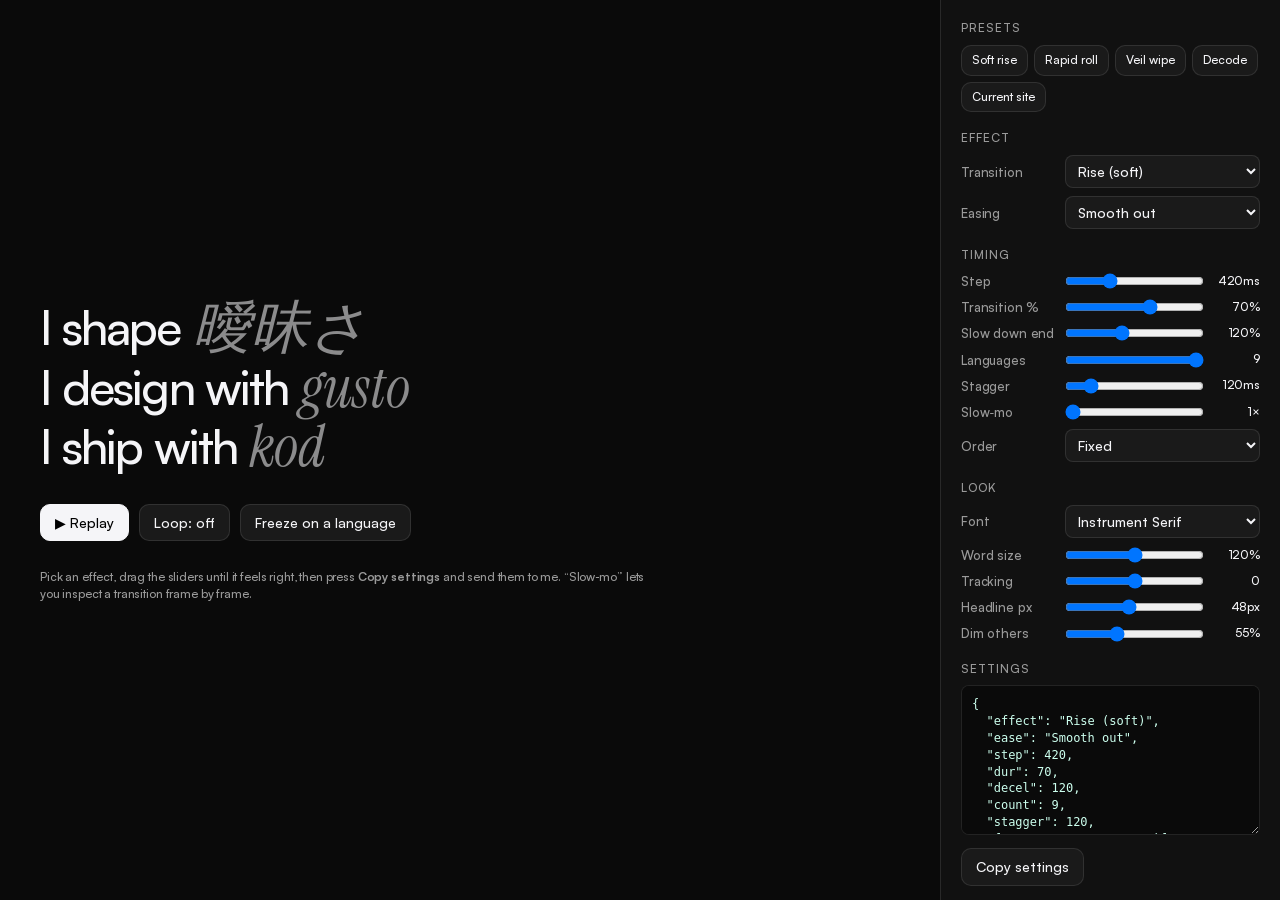
==== qq-site/lab.html @ 4bfa7720 "Add headline animation lab; tighten cover list spacing by 1/3 Co-Authored-By: Claude Sonnet 5.5 <nor" ====
<!doctype html><html lang="en"><head><title>Headline Lab</title><meta charset="utf-8"><meta name="viewport" content="width=device-width,initial-scale=1">
<link rel="preconnect" href="https://fonts.googleapis.com"><link rel="preconnect" href="https://fonts.gstatic.com" crossorigin>
<link href="https://fonts.googleapis.com/css2?family=Instrument+Serif:ital@0;1&family=Playfair+Display:ital,wght@1,400;1,500&family=Cormorant+Garamond:ital,wght@1,400;1,500&family=Fraunces:ital,opsz,wght@1,9..144,300;1,9..144,400&family=DM+Serif+Display:ital@1&display=swap" rel="stylesheet">
<style>
@font-face{font-family:"Satoshi";src:url(fonts/satoshi-500.woff2) format("woff2");font-weight:400 600}
@font-face{font-family:"Satoshi";src:url(fonts/satoshi-700.woff2) format("woff2");font-weight:700}
:root{--bg:#0a0a0a;--card:#111;--text:#f5f5f8;--muted:#9a9a9a;--line:rgba(255,255,255,.1);--acc:#69e0ff}
*{box-sizing:border-box;margin:0;padding:0}
body{background:var(--bg);color:var(--text);font:500 14px/1.4 "Satoshi",system-ui,sans-serif;letter-spacing:-.01em;min-height:100vh}
.app{display:grid;grid-template-columns:minmax(0,1fr) 340px;min-height:100vh}
.stage{padding:48px 40px;display:flex;flex-direction:column;justify-content:center;gap:28px;min-width:0}
.hl{--fs:48px;font-size:var(--fs);line-height:1.2;letter-spacing:-.04em;font-weight:500}
.hl .ln{display:block;white-space:nowrap}
.slot{position:relative;display:inline-block;vertical-align:baseline}
.slot .sizer{visibility:hidden;white-space:nowrap}
.slot .clip{position:absolute;left:-.12em;right:-.12em;top:-.2em;bottom:-.2em;overflow:hidden;pointer-events:none}
.slot .w{position:absolute;left:.12em;top:.2em;white-space:nowrap;will-change:transform,opacity,filter}
.sf{font-family:var(--wf),"Songti SC","Noto Serif CJK SC","Hiragino Mincho ProN","Apple SD Gothic Neo",serif;font-style:italic;font-weight:400;letter-spacing:var(--wls,0);font-size:var(--ws,1.2em);line-height:1}
.slot .w.dim{color:var(--dimc,var(--text))}
.bar{display:flex;gap:10px;align-items:center;flex-wrap:wrap}
button{font:inherit;color:var(--text);background:#1a1a1a;border:1px solid var(--line);border-radius:10px;padding:8px 14px;cursor:pointer}
button:hover{border-color:rgba(255,255,255,.3)}button.pri{background:var(--text);color:#000;border-color:var(--text)}
.note{color:var(--muted);font-size:12px;max-width:620px}
.panel{background:var(--card);border-left:1px solid var(--line);padding:20px;overflow:auto;max-height:100vh;position:sticky;top:0}
.panel h2{font-size:12px;letter-spacing:.08em;text-transform:uppercase;color:var(--muted);font-weight:500;margin:18px 0 8px}
.panel h2:first-child{margin-top:0}
.row{display:grid;grid-template-columns:96px 1fr 48px;gap:8px;align-items:center;margin:8px 0}
.row.s{grid-template-columns:96px 1fr}
.row label{color:var(--muted);font-size:13px}.row output{font-size:12px;color:var(--text);text-align:right}
select,input[type=range]{width:100%}select{background:#1a1a1a;color:var(--text);border:1px solid var(--line);border-radius:8px;padding:6px 8px;font:inherit}
.pre{display:flex;gap:6px;flex-wrap:wrap}.pre button{padding:6px 10px;font-size:12px}
textarea{width:100%;height:150px;background:#0a0a0a;color:#cfe;border:1px solid var(--line);border-radius:8px;padding:10px;font:12px/1.4 ui-monospace,Menlo,monospace;resize:vertical}
@media(max-width:900px){.app{grid-template-columns:1fr}.panel{position:static;max-height:none;border-left:0;border-top:1px solid var(--line)}.stage{padding:32px 20px}}
</style></head><body>
<div class="app">
<main class="stage">
  <div class="hl" id="hl">
    <span class="ln">I shape <span class="slot" data-k="0"></span></span>
    <span class="ln">I design with <span class="slot" data-k="1"></span></span>
    <span class="ln">I ship with <span class="slot" data-k="2"></span></span>
  </div>
  <div class="bar"><button class="pri" id="play">▶ Replay</button><button id="loop">Loop: off</button><button id="freeze">Freeze on a language</button></div>
  <p class="note">Pick an effect, drag the sliders until it feels right, then press <b>Copy settings</b> and send them to me. “Slow‑mo” lets you inspect a transition frame by frame.</p>
</main>
<aside class="panel">
  <h2>Presets</h2>
  <div class="pre" id="presets"></div>
  <h2>Effect</h2>
  <div class="row s"><label>Transition</label><select id="effect"></select></div>
  <div class="row"><label>Easing</label><select id="ease" style="grid-column:2/4"></select></div>
  <h2>Timing</h2>
  <div class="row"><label>Step</label><input id="step" type="range" min="80" max="1200" step="10"><output></output></div>
  <div class="row"><label>Transition %</label><input id="dur" type="range" min="20" max="100" step="5"><output></output></div>
  <div class="row"><label>Slow down end</label><input id="decel" type="range" min="0" max="300" step="10"><output></output></div>
  <div class="row"><label>Languages</label><input id="count" type="range" min="2" max="9" step="1"><output></output></div>
  <div class="row"><label>Stagger</label><input id="stagger" type="range" min="0" max="800" step="20"><output></output></div>
  <div class="row"><label>Slow‑mo</label><input id="slow" type="range" min="1" max="8" step="0.5"><output></output></div>
  <div class="row s"><label>Order</label><select id="order"><option value="fixed">Fixed</option><option value="random">Random</option></select></div>
  <h2>Look</h2>
  <div class="row s"><label>Font</label><select id="font"></select></div>
  <div class="row"><label>Word size</label><input id="size" type="range" min="90" max="150" step="2"><output></output></div>
  <div class="row"><label>Tracking</label><input id="ls" type="range" min="-8" max="8" step="1"><output></output></div>
  <div class="row"><label>Headline px</label><input id="fs" type="range" min="28" max="72" step="2"><output></output></div>
  <div class="row"><label>Dim others</label><input id="dimo" type="range" min="30" max="100" step="5"><output></output></div>
  <h2>Settings</h2>
  <textarea id="out" readonly></textarea>
  <div class="bar" style="margin-top:8px"><button id="copy">Copy settings</button></div>
</aside>
</div>
<script>
(function(){
var DATA=[
 {en:"ambiguity",l:"模糊性|曖昧さ|ambiguïté|모호함|ambigüedad|ambiguità|ambiguidade|belirsizlik|अस्पष्टता".split("|")},
 {en:"taste",l:"品味|センス|goût|취향|gusto|Geschmack|gosto|zevk|रुचि".split("|")},
 {en:"code",l:"代码|コード|코드|код|código|codice|kod|कोड|โค้ด".split("|")}];
var EASES={"Smooth out":"cubic-bezier(.22,1,.36,1)","Ease in-out":"cubic-bezier(.65,0,.35,1)","Snappy":"cubic-bezier(.2,.9,.2,1)","Overshoot":"cubic-bezier(.34,1.56,.64,1)","Linear":"linear"};
var FONTS={"Instrument Serif":'"Instrument Serif",Georgia,serif',"Playfair Display":'"Playfair Display",Georgia,serif',"Cormorant Garamond":'"Cormorant Garamond",Georgia,serif',"Fraunces":'"Fraunces",Georgia,serif',"DM Serif Display":'"DM Serif Display",Georgia,serif',"System serif":'Georgia,"Times New Roman",serif'};
var FX={
 "Fade":{i:[{opacity:0},{opacity:1}],o:[{opacity:1},{opacity:0}]},
 "Slide up":{i:[{transform:"translateY(100%)",opacity:0},{transform:"none",opacity:1}],o:[{transform:"none",opacity:1},{transform:"translateY(-100%)",opacity:0}]},
 "Slide down":{i:[{transform:"translateY(-100%)",opacity:0},{transform:"none",opacity:1}],o:[{transform:"none",opacity:1},{transform:"translateY(100%)",opacity:0}]},
 "Rise (soft)":{i:[{transform:"translateY(.4em)",opacity:0,filter:"blur(6px)"},{transform:"none",opacity:1,filter:"blur(0)"}],o:[{transform:"none",opacity:1,filter:"blur(0)"},{transform:"translateY(-.4em)",opacity:0,filter:"blur(6px)"}]},
 "Blur morph":{i:[{opacity:0,filter:"blur(14px)"},{opacity:1,filter:"blur(0)"}],o:[{opacity:1,filter:"blur(0)"},{opacity:0,filter:"blur(14px)"}]},
 "Scale":{i:[{transform:"scale(.6)",opacity:0},{transform:"none",opacity:1}],o:[{transform:"none",opacity:1},{transform:"scale(1.3)",opacity:0}]},
 "Veil wipe":{i:[{clipPath:"inset(0 100% 0 0)"},{clipPath:"inset(0 0 0 0)"}],o:[{clipPath:"inset(0 0 0 0)"},{clipPath:"inset(0 0 0 100%)"}]},
 "Track":{i:[{letterSpacing:".4em",opacity:0},{letterSpacing:"0em",opacity:1}],o:[{letterSpacing:"0em",opacity:1},{letterSpacing:"-.08em",opacity:0}]},
 "Flip":{i:[{transform:"perspective(500px) rotateX(-90deg)",opacity:0},{transform:"perspective(500px) rotateX(0)",opacity:1}],o:[{transform:"perspective(500px) rotateX(0)",opacity:1},{transform:"perspective(500px) rotateX(90deg)",opacity:0}]},
 "Glitch":{i:[{opacity:0,transform:"translateX(-.1em)",clipPath:"inset(10% 0 60% 0)"},{opacity:1,transform:"translateX(.08em)",clipPath:"inset(55% 0 5% 0)",offset:.35},{opacity:1,transform:"translateX(-.04em)",clipPath:"inset(0 0 0 0)",offset:.7},{opacity:1,transform:"none",clipPath:"inset(0 0 0 0)"}],o:[{opacity:1},{opacity:0}]},
 "Scramble":{scramble:true}
};
var PRESETS={
 "Soft rise":{effect:"Rise (soft)",ease:"Smooth out",step:420,dur:70,decel:120,count:9,stagger:120,font:"Instrument Serif",size:120,ls:0,fs:48,dimo:55},
 "Rapid roll":{effect:"Slide up",ease:"Snappy",step:150,dur:80,decel:200,count:9,stagger:80,font:"Instrument Serif",size:120,ls:0,fs:48,dimo:100},
 "Veil wipe":{effect:"Veil wipe",ease:"Ease in-out",step:520,dur:65,decel:60,count:7,stagger:160,font:"Playfair Display",size:112,ls:0,fs:48,dimo:70},
 "Decode":{effect:"Scramble",ease:"Linear",step:480,dur:75,decel:100,count:6,stagger:100,font:"Fraunces",size:112,ls:0,fs:48,dimo:100},
 "Current site":{effect:"Fade",ease:"Linear",step:500,dur:32,decel:0,count:9,stagger:0,font:"Instrument Serif",size:120,ls:0,fs:48,dimo:100}
};
var $=function(id){return document.getElementById(id)};
var S=JSON.parse(JSON.stringify(PRESETS["Soft rise"])),slow=1,order="fixed",looping=false,timers=[],anims=[],raf=[];
S.slow=1;S.order="fixed";
var hl=$("hl"),slots=[].slice.call(document.querySelectorAll(".slot"));
function fill(sel,obj){Object.keys(obj).forEach(function(k){var o=document.createElement("option");o.value=k;o.textContent=k;sel.appendChild(o)})}
fill($("effect"),FX);fill($("ease"),EASES);fill($("font"),FONTS);
Object.keys(PRESETS).forEach(function(n){var b=document.createElement("button");b.textContent=n;b.onclick=function(){Object.assign(S,PRESETS[n]);sync();layout();play()};$("presets").appendChild(b)});
var ctl=["step","dur","decel","count","stagger","slow","size","ls","fs","dimo"];
var fmt={step:"ms",dur:"%",decel:"%",count:"",stagger:"ms",slow:"×",size:"%",ls:"",fs:"px",dimo:"%"};
function sync(){
  ["effect","ease","font","order"].forEach(function(k){$(k).value=S[k]});
  ctl.forEach(function(k){var e=$(k);e.value=S[k];e.parentNode.querySelector("output").textContent=S[k]+fmt[k]});
  hl.style.setProperty("--fs",S.fs+"px");hl.style.setProperty("--ws",(S.size/100*1)+"em");
  hl.style.setProperty("--wf",FONTS[S.font]);hl.style.setProperty("--wls",(S.ls/100)+"em");
  hl.style.setProperty("--dimc","rgba(245,245,248,"+(S.dimo/100)+")");
  var o={};Object.keys(S).forEach(function(k){o[k]=S[k]});$("out").value=JSON.stringify(o,null,2);
}
[].concat(ctl).forEach(function(k){$(k).addEventListener("input",function(){S[k]=parseFloat(this.value);sync();if(k==="size"||k==="fs"||k==="ls")layout()})});
["effect","ease","font","order"].forEach(function(k){$(k).addEventListener("change",function(){S[k]=this.value;sync();layout();play()})});
/* slot geometry: sizer holds the widest word so nothing around the slot ever moves */
function layout(){
  slots.forEach(function(sl,i){
    sl.innerHTML="";
    var sz=document.createElement("span");sz.className="sizer sf";
    var cl=document.createElement("span");cl.className="clip";
    sl.appendChild(sz);sl.appendChild(cl);
    var words=[DATA[i].en].concat(DATA[i].l),best=DATA[i].en,w=0;
    words.forEach(function(t){sz.textContent=t;var x=sz.getBoundingClientRect().width;if(x>w){w=x;best=t}});
    sz.textContent=best;sl._clip=cl;
    var d=document.createElement("span");d.className="w sf";d.textContent=DATA[i].en;cl.appendChild(d);sl._cur=d;
  });
}
function clear(){timers.forEach(clearTimeout);timers=[];raf.forEach(cancelAnimationFrame);raf=[];anims.forEach(function(a){try{a.cancel()}catch(e){}});anims=[]}
function pick(i){
  var l=DATA[i].l.slice(),n=S.count;
  if(S.order==="random"){for(var j=l.length-1;j>0;j--){var k=Math.floor(Math.random()*(j+1));var t=l[j];l[j]=l[k];l[k]=t}}
  else{var off=i*3;l=l.slice(off%l.length).concat(l.slice(0,off%l.length))}
  return l.slice(0,n);
}
var GL="abcdefghijklmnopqrstuvwxyz模糊曖昧味品코드код";
function scramble(el,text,ms,fin){
  var t0=performance.now();
  (function f(now){var p=Math.min(1,(now-t0)/ms),out="";
    for(var i=0;i<text.length;i++)out+=(i<text.length*p)?text[i]:GL[Math.floor(Math.random()*GL.length)];
    el.textContent=out;if(p<1)raf.push(requestAnimationFrame(f));else el.textContent=text})(t0);
}
function swap(sl,text,final,gap){
  var fx=FX[S.effect],dur=Math.max(60,gap*S.dur/100)*S.slow,ease=EASES[S.ease];
  var old=sl._cur,w=document.createElement("span");w.className="w sf"+(final?"":" dim");w.textContent=text;
  sl._clip.appendChild(w);sl._cur=w;
  if(fx.scramble){
    w.textContent="";scramble(w,text,dur,final);
    if(old){var a=old.animate([{opacity:1},{opacity:0}],{duration:dur*.35,fill:"forwards"});anims.push(a);a.onfinish=function(){old.remove()}}
  }else{
    var a1=w.animate(fx.i,{duration:dur,easing:ease,fill:"both"});anims.push(a1);
    if(old){var a2=old.animate(fx.o,{duration:dur,easing:ease,fill:"forwards"});anims.push(a2);a2.onfinish=function(){old.remove()}}
  }
}
function play(){
  clear();layout();
  slots.forEach(function(sl,i){
    var seq=pick(i),t=420*S.slow+i*S.stagger*S.slow,n=seq.length;
    seq.forEach(function(wd,k){
      var gap=S.step*(1+S.decel/100*3*Math.pow(k/Math.max(1,n),2))*S.slow;
      timers.push(setTimeout(function(){swap(sl,wd,false,gap)},t));t+=gap;
    });
    timers.push(setTimeout(function(){swap(sl,DATA[i].en,true,S.step*1.4*S.slow)},t));
  });
  var total=420*S.slow+(slots.length-1)*S.stagger*S.slow+S.step*(S.count+S.decel/100*S.count)*S.slow+S.step*3*S.slow;
  if(looping)timers.push(setTimeout(play,total+1200));
}
$("play").onclick=play;
$("loop").onclick=function(){looping=!looping;this.textContent="Loop: "+(looping?"on":"off");if(looping)play()};
$("freeze").onclick=function(){clear();layout();var i=0;var langs=[1,2,3];slots.forEach(function(sl,i){sl._cur.textContent=DATA[i].l[0];sl._cur.classList.add("dim")})};
$("copy").onclick=function(){var t=$("out").value;(navigator.clipboard?navigator.clipboard.writeText(t):Promise.reject()).then(function(){$("copy").textContent="Copied ✓"},function(){$("out").select();document.execCommand("copy");$("copy").textContent="Copied ✓"});setTimeout(function(){$("copy").textContent="Copy settings"},1500)};
sync();
(document.fonts&&document.fonts.ready?document.fonts.ready:Promise.resolve()).then(function(){layout();play()});
window.__lab={S:S,play:play,sync:sync,layout:layout,FX:FX};
})();
</script></body></html>
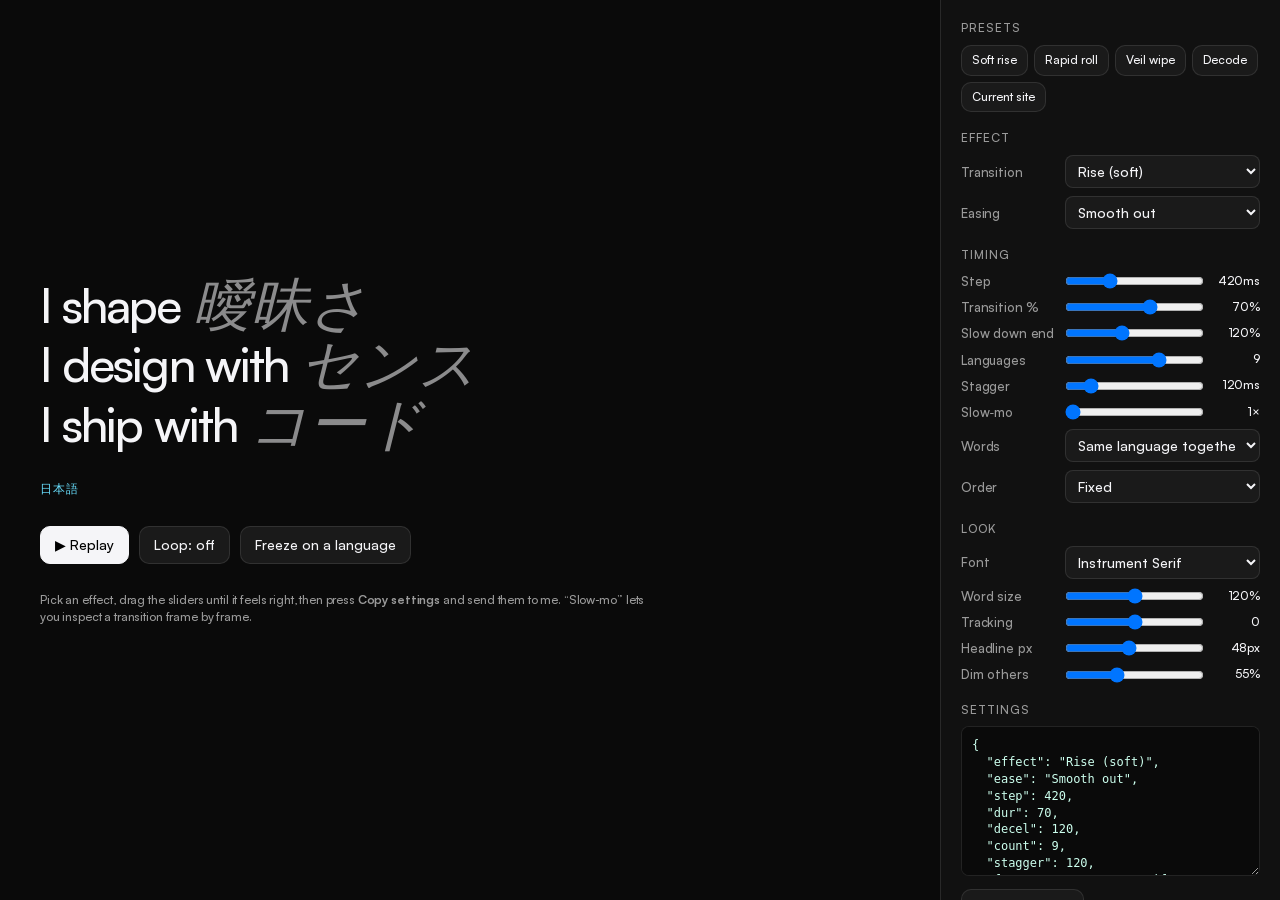
==== commit d497f5d8: "Lab: option to show all three words in the same language together Co-Authored-By: Claude Sonnet 5.5 " ====
--- a/qq-site/lab.html
+++ b/qq-site/lab.html
@@ -20,6 +20,7 @@
 .bar{display:flex;gap:10px;align-items:center;flex-wrap:wrap}
 button{font:inherit;color:var(--text);background:#1a1a1a;border:1px solid var(--line);border-radius:10px;padding:8px 14px;cursor:pointer}
 button:hover{border-color:rgba(255,255,255,.3)}button.pri{background:var(--text);color:#000;border-color:var(--text)}
+.langtag{font-size:12px;letter-spacing:.08em;text-transform:uppercase;color:var(--acc);min-height:1.4em}
 .note{color:var(--muted);font-size:12px;max-width:620px}
 .panel{background:var(--card);border-left:1px solid var(--line);padding:20px;overflow:auto;max-height:100vh;position:sticky;top:0}
 .panel h2{font-size:12px;letter-spacing:.08em;text-transform:uppercase;color:var(--muted);font-weight:500;margin:18px 0 8px}
@@ -39,6 +40,7 @@
     <span class="ln">I design with <span class="slot" data-k="1"></span></span>
     <span class="ln">I ship with <span class="slot" data-k="2"></span></span>
   </div>
+  <div class="langtag" id="langtag">&nbsp;</div>
   <div class="bar"><button class="pri" id="play">▶ Replay</button><button id="loop">Loop: off</button><button id="freeze">Freeze on a language</button></div>
   <p class="note">Pick an effect, drag the sliders until it feels right, then press <b>Copy settings</b> and send them to me. “Slow‑mo” lets you inspect a transition frame by frame.</p>
 </main>
@@ -52,9 +54,10 @@
   <div class="row"><label>Step</label><input id="step" type="range" min="80" max="1200" step="10"><output></output></div>
   <div class="row"><label>Transition %</label><input id="dur" type="range" min="20" max="100" step="5"><output></output></div>
   <div class="row"><label>Slow down end</label><input id="decel" type="range" min="0" max="300" step="10"><output></output></div>
-  <div class="row"><label>Languages</label><input id="count" type="range" min="2" max="9" step="1"><output></output></div>
+  <div class="row"><label>Languages</label><input id="count" type="range" min="2" max="12" step="1"><output></output></div>
   <div class="row"><label>Stagger</label><input id="stagger" type="range" min="0" max="800" step="20"><output></output></div>
   <div class="row"><label>Slow‑mo</label><input id="slow" type="range" min="1" max="8" step="0.5"><output></output></div>
+  <div class="row s"><label>Words</label><select id="sync"><option value="together">Same language together</option><option value="independent">Each word on its own</option></select></div>
   <div class="row s"><label>Order</label><select id="order"><option value="fixed">Fixed</option><option value="random">Random</option></select></div>
   <h2>Look</h2>
   <div class="row s"><label>Font</label><select id="font"></select></div>
@@ -69,10 +72,12 @@
 </div>
 <script>
 (function(){
+/* index k is the same language in all three lists, so the three words can switch language together */
+var LANGS=["中文","日本語","Français","한국어","Español","Italiano","Português","Türkçe","हिन्दी","Deutsch","Русский","ไทย"];
 var DATA=[
- {en:"ambiguity",l:"模糊性|曖昧さ|ambiguïté|모호함|ambigüedad|ambiguità|ambiguidade|belirsizlik|अस्पष्टता".split("|")},
- {en:"taste",l:"品味|センス|goût|취향|gusto|Geschmack|gosto|zevk|रुचि".split("|")},
- {en:"code",l:"代码|コード|코드|код|código|codice|kod|कोड|โค้ด".split("|")}];
+ {en:"ambiguity",l:"模糊性|曖昧さ|ambiguïté|모호함|ambigüedad|ambiguità|ambiguidade|belirsizlik|अस्पष्टता|Mehrdeutigkeit|неоднозначность|ความคลุมเครือ".split("|")},
+ {en:"taste",l:"品味|センス|goût|취향|gusto|gusto|gosto|zevk|रुचि|Geschmack|вкус|รสนิยม".split("|")},
+ {en:"code",l:"代码|コード|code|코드|código|codice|código|kod|कोड|Code|код|โค้ด".split("|")}];
 var EASES={"Smooth out":"cubic-bezier(.22,1,.36,1)","Ease in-out":"cubic-bezier(.65,0,.35,1)","Snappy":"cubic-bezier(.2,.9,.2,1)","Overshoot":"cubic-bezier(.34,1.56,.64,1)","Linear":"linear"};
 var FONTS={"Instrument Serif":'"Instrument Serif",Georgia,serif',"Playfair Display":'"Playfair Display",Georgia,serif',"Cormorant Garamond":'"Cormorant Garamond",Georgia,serif',"Fraunces":'"Fraunces",Georgia,serif',"DM Serif Display":'"DM Serif Display",Georgia,serif',"System serif":'Georgia,"Times New Roman",serif'};
 var FX={
@@ -97,7 +102,7 @@
 };
 var $=function(id){return document.getElementById(id)};
 var S=JSON.parse(JSON.stringify(PRESETS["Soft rise"])),slow=1,order="fixed",looping=false,timers=[],anims=[],raf=[];
-S.slow=1;S.order="fixed";
+S.slow=1;S.order="fixed";S.sync="together";
 var hl=$("hl"),slots=[].slice.call(document.querySelectorAll(".slot"));
 function fill(sel,obj){Object.keys(obj).forEach(function(k){var o=document.createElement("option");o.value=k;o.textContent=k;sel.appendChild(o)})}
 fill($("effect"),FX);fill($("ease"),EASES);fill($("font"),FONTS);
@@ -105,7 +110,7 @@
 var ctl=["step","dur","decel","count","stagger","slow","size","ls","fs","dimo"];
 var fmt={step:"ms",dur:"%",decel:"%",count:"",stagger:"ms",slow:"×",size:"%",ls:"",fs:"px",dimo:"%"};
 function sync(){
-  ["effect","ease","font","order"].forEach(function(k){$(k).value=S[k]});
+  ["effect","ease","font","order","sync"].forEach(function(k){$(k).value=S[k]});
   ctl.forEach(function(k){var e=$(k);e.value=S[k];e.parentNode.querySelector("output").textContent=S[k]+fmt[k]});
   hl.style.setProperty("--fs",S.fs+"px");hl.style.setProperty("--ws",(S.size/100*1)+"em");
   hl.style.setProperty("--wf",FONTS[S.font]);hl.style.setProperty("--wls",(S.ls/100)+"em");
@@ -113,7 +118,7 @@
   var o={};Object.keys(S).forEach(function(k){o[k]=S[k]});$("out").value=JSON.stringify(o,null,2);
 }
 [].concat(ctl).forEach(function(k){$(k).addEventListener("input",function(){S[k]=parseFloat(this.value);sync();if(k==="size"||k==="fs"||k==="ls")layout()})});
-["effect","ease","font","order"].forEach(function(k){$(k).addEventListener("change",function(){S[k]=this.value;sync();layout();play()})});
+["effect","ease","font","order","sync"].forEach(function(k){$(k).addEventListener("change",function(){S[k]=this.value;sync();layout();play()})});
 /* slot geometry: sizer holds the widest word so nothing around the slot ever moves */
 function layout(){
   slots.forEach(function(sl,i){
@@ -128,7 +133,14 @@
   });
 }
 function clear(){timers.forEach(clearTimeout);timers=[];raf.forEach(cancelAnimationFrame);raf=[];anims.forEach(function(a){try{a.cancel()}catch(e){}});anims=[]}
+var shared=[];
+function langOrder(n){
+  var idx=[];for(var k=0;k<DATA[0].l.length;k++)idx.push(k);
+  if(S.order==="random"){for(var j=idx.length-1;j>0;j--){var r=Math.floor(Math.random()*(j+1));var t=idx[j];idx[j]=idx[r];idx[r]=t}}
+  return idx.slice(0,n);
+}
 function pick(i){
+  if(S.sync==="together")return shared.map(function(k){return DATA[i].l[k]});
   var l=DATA[i].l.slice(),n=S.count;
   if(S.order==="random"){for(var j=l.length-1;j>0;j--){var k=Math.floor(Math.random()*(j+1));var t=l[j];l[j]=l[k];l[k]=t}}
   else{var off=i*3;l=l.slice(off%l.length).concat(l.slice(0,off%l.length))}
@@ -155,15 +167,17 @@
 }
 function play(){
   clear();layout();
+  var together=S.sync==="together",stg=together?0:S.stagger,tag=$("langtag");
+  shared=together?langOrder(S.count):[];tag.innerHTML="&nbsp;";
   slots.forEach(function(sl,i){
-    var seq=pick(i),t=420*S.slow+i*S.stagger*S.slow,n=seq.length;
+    var seq=pick(i),t=420*S.slow+i*stg*S.slow,n=seq.length;
     seq.forEach(function(wd,k){
       var gap=S.step*(1+S.decel/100*3*Math.pow(k/Math.max(1,n),2))*S.slow;
-      timers.push(setTimeout(function(){swap(sl,wd,false,gap)},t));t+=gap;
+      timers.push(setTimeout(function(){swap(sl,wd,false,gap);if(together&&i===0)tag.textContent=LANGS[shared[k]]},t));t+=gap;
     });
-    timers.push(setTimeout(function(){swap(sl,DATA[i].en,true,S.step*1.4*S.slow)},t));
+    timers.push(setTimeout(function(){swap(sl,DATA[i].en,true,S.step*1.4*S.slow);if(together&&i===0)tag.textContent="English"},t));
   });
-  var total=420*S.slow+(slots.length-1)*S.stagger*S.slow+S.step*(S.count+S.decel/100*S.count)*S.slow+S.step*3*S.slow;
+  var total=420*S.slow+(slots.length-1)*stg*S.slow+S.step*(S.count+S.decel/100*S.count)*S.slow+S.step*3*S.slow;
   if(looping)timers.push(setTimeout(play,total+1200));
 }
 $("play").onclick=play;
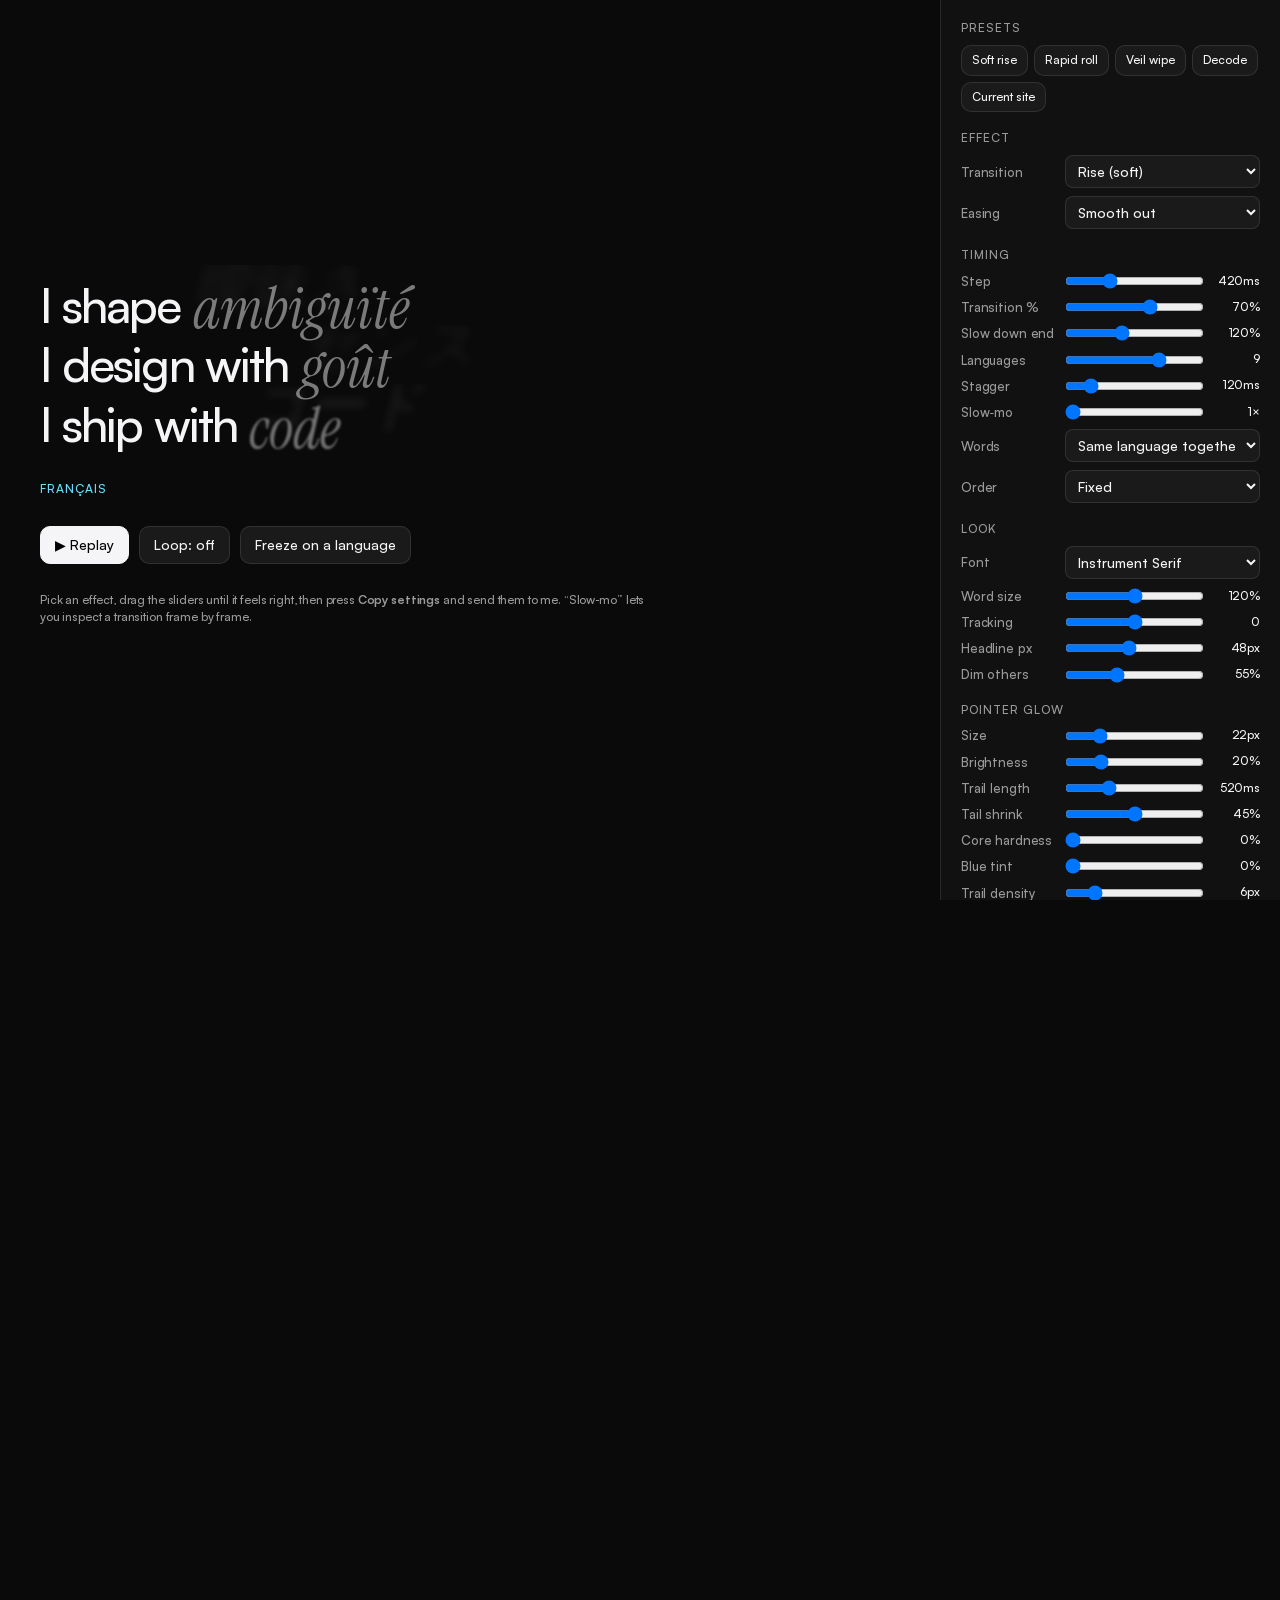
==== commit 69ce8a90: "Cover right: 0/1 particle cube and tree loop; headline hover ink + foil letters; tunable pointer glo" ====
--- a/qq-site/lab.html
+++ b/qq-site/lab.html
@@ -65,10 +65,22 @@
   <div class="row"><label>Tracking</label><input id="ls" type="range" min="-8" max="8" step="1"><output></output></div>
   <div class="row"><label>Headline px</label><input id="fs" type="range" min="28" max="72" step="2"><output></output></div>
   <div class="row"><label>Dim others</label><input id="dimo" type="range" min="30" max="100" step="5"><output></output></div>
+  <h2>Pointer glow</h2>
+  <div class="row"><label>Size</label><input id="g_size" type="range" min="6" max="80" step="1"><output></output></div>
+  <div class="row"><label>Brightness</label><input id="g_intensity" type="range" min="2" max="80" step="1"><output></output></div>
+  <div class="row"><label>Trail length</label><input id="g_life" type="range" min="80" max="1600" step="20"><output></output></div>
+  <div class="row"><label>Tail shrink</label><input id="g_taper" type="range" min="0" max="90" step="5"><output></output></div>
+  <div class="row"><label>Core hardness</label><input id="g_hard" type="range" min="0" max="80" step="5"><output></output></div>
+  <div class="row"><label>Blue tint</label><input id="g_tint" type="range" min="0" max="100" step="5"><output></output></div>
+  <div class="row"><label>Trail density</label><input id="g_spacing" type="range" min="2" max="24" step="1"><output></output></div>
+  <p class="note" style="margin-top:6px">Move the mouse anywhere on this page to feel it.</p>
   <h2>Settings</h2>
   <textarea id="out" readonly></textarea>
   <div class="bar" style="margin-top:8px"><button id="copy">Copy settings</button></div>
 </aside>
+<script>
+window.GLOW={size:22,intensity:20,life:520,taper:45,hard:0,tint:0,spacing:6};
+</script>
 </div>
 <script>
 (function(){
@@ -115,7 +127,7 @@
   hl.style.setProperty("--fs",S.fs+"px");hl.style.setProperty("--ws",(S.size/100*1)+"em");
   hl.style.setProperty("--wf",FONTS[S.font]);hl.style.setProperty("--wls",(S.ls/100)+"em");
   hl.style.setProperty("--dimc","rgba(245,245,248,"+(S.dimo/100)+")");
-  var o={};Object.keys(S).forEach(function(k){o[k]=S[k]});$("out").value=JSON.stringify(o,null,2);
+  var o={};Object.keys(S).forEach(function(k){o[k]=S[k]});o.glow=window.GLOW;$("out").value=JSON.stringify(o,null,2);
 }
 [].concat(ctl).forEach(function(k){$(k).addEventListener("input",function(){S[k]=parseFloat(this.value);sync();if(k==="size"||k==="fs"||k==="ls")layout()})});
 ["effect","ease","font","order","sync"].forEach(function(k){$(k).addEventListener("change",function(){S[k]=this.value;sync();layout();play()})});
@@ -188,4 +200,49 @@
 (document.fonts&&document.fonts.ready?document.fonts.ready:Promise.resolve()).then(function(){layout();play()});
 window.__lab={S:S,play:play,sync:sync,layout:layout,FX:FX};
 })();
-</script></body></html>
+</script><script>
+/* glow engine: identical to the home page, driven by the sliders in the panel */
+(function(){
+  if(!matchMedia('(hover:hover) and (pointer:fine)').matches||matchMedia('(prefers-reduced-motion:reduce)').matches)return;
+  var c=document.createElement('canvas');c.className='glow';c.setAttribute('aria-hidden','true');document.body.appendChild(c);
+  var x=c.getContext('2d'),W=0,H=0,dpr=1,pts=[],raf=0,lx=null,ly=null;
+  function fit(){dpr=Math.min(2,window.devicePixelRatio||1);W=innerWidth;H=innerHeight;c.width=W*dpr;c.height=H*dpr}
+  function add(px,py,now){pts.push({x:px,y:py,t:now});if(pts.length>400)pts.shift()}
+  function move(e){
+    var G=window.GLOW,now=performance.now();
+    if(lx!==null){
+      var dx=e.clientX-lx,dy=e.clientY-ly,d=Math.hypot(dx,dy),n=Math.floor(d/Math.max(2,G.spacing));
+      for(var i=1;i<=n;i++)add(lx+dx*i/(n+1),ly+dy*i/(n+1),now);       /* fill the gap on fast moves so the trail stays smooth */
+    }
+    add(e.clientX,e.clientY,now);lx=e.clientX;ly=e.clientY;
+    if(!raf)raf=requestAnimationFrame(draw);
+  }
+  function draw(now){
+    var G=window.GLOW;raf=0;x.setTransform(dpr,0,0,dpr,0,0);x.clearRect(0,0,W,H);
+    while(pts.length&&now-pts[0].t>G.life)pts.shift();
+    var tr=Math.round(255-(255-105)*G.tint/100),tg=Math.round(255-(255-224)*G.tint/100),tb=255,hard=G.hard/100,tp=G.taper/100;
+    for(var i=0;i<pts.length;i++){
+      var p=pts[i],k=1-(now-p.t)/G.life,r=G.size*((1-tp)+tp*k),g=x.createRadialGradient(p.x,p.y,0,p.x,p.y,r),al=(G.intensity/100)*k*k;
+      g.addColorStop(0,'rgba('+tr+','+tg+','+tb+','+al.toFixed(3)+')');
+      if(hard>0)g.addColorStop(hard,'rgba('+tr+','+tg+','+tb+','+(al*.8).toFixed(3)+')');
+      g.addColorStop(1,'rgba('+tr+','+tg+','+tb+',0)');
+      x.fillStyle=g;x.fillRect(p.x-r,p.y-r,r*2,r*2);
+    }
+    if(pts.length)raf=requestAnimationFrame(draw);
+  }
+  addEventListener('pointermove',move,{passive:true});
+  addEventListener('pointerleave',function(){lx=ly=null});
+  document.addEventListener('mouseleave',function(){lx=ly=null});
+  addEventListener('resize',fit);fit();
+})();
+(function(){
+  var fmt={size:"px",intensity:"%",life:"ms",taper:"%",hard:"%",tint:"%",spacing:"px"};
+  Object.keys(fmt).forEach(function(k){
+    var el=document.getElementById("g_"+k);if(!el)return;
+    function show(){el.value=window.GLOW[k];el.parentNode.querySelector("output").textContent=window.GLOW[k]+fmt[k]}
+    el.addEventListener("input",function(){window.GLOW[k]=parseFloat(el.value);show();if(window.__lab)window.__lab.sync()});show();
+  });
+  if(window.__lab)window.__lab.sync();
+})();
+</script>
+</body></html>
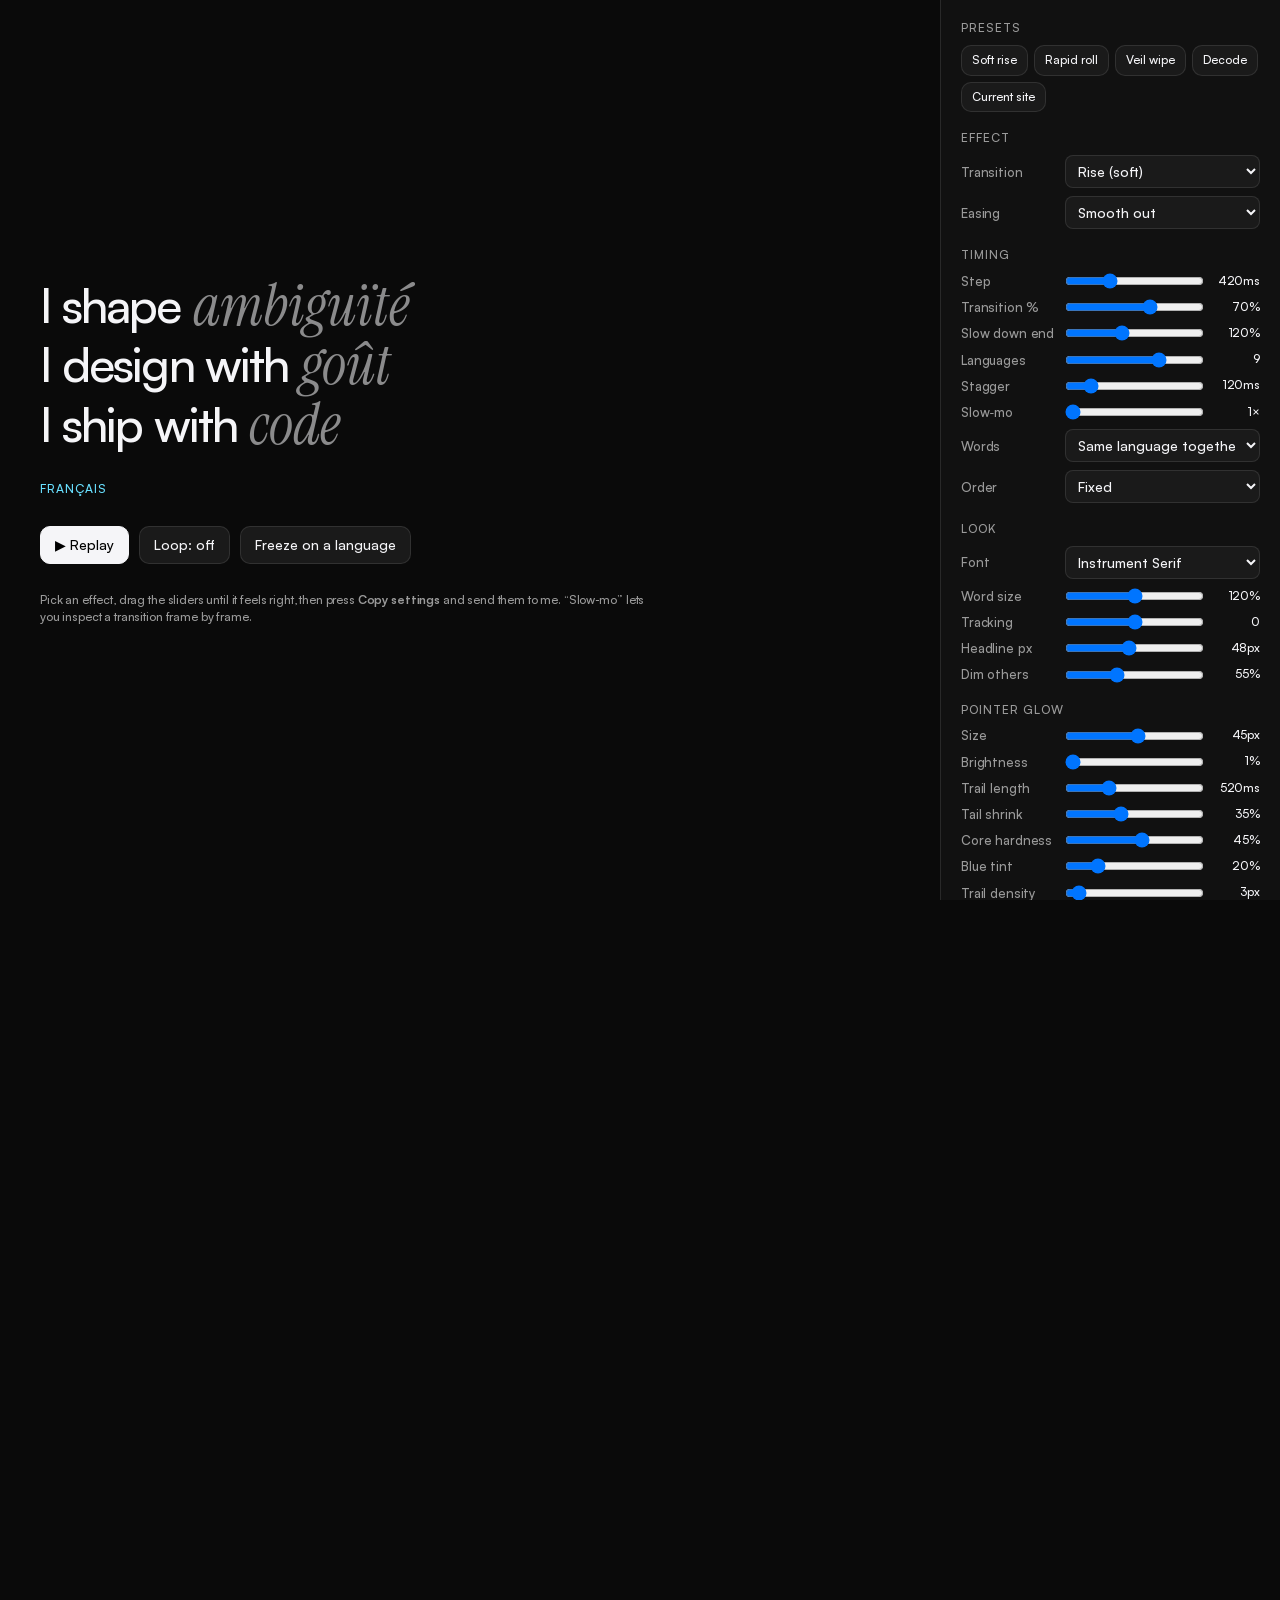
==== commit b101ee23: "Apply tuned defaults for glow, hover ink and cube/tree; allow glow brightness down to 1% Co-Authored" ====
--- a/qq-site/lab.html
+++ b/qq-site/lab.html
@@ -67,7 +67,7 @@
   <div class="row"><label>Dim others</label><input id="dimo" type="range" min="30" max="100" step="5"><output></output></div>
   <h2>Pointer glow</h2>
   <div class="row"><label>Size</label><input id="g_size" type="range" min="6" max="80" step="1"><output></output></div>
-  <div class="row"><label>Brightness</label><input id="g_intensity" type="range" min="2" max="80" step="1"><output></output></div>
+  <div class="row"><label>Brightness</label><input id="g_intensity" type="range" min="1" max="80" step="1"><output></output></div>
   <div class="row"><label>Trail length</label><input id="g_life" type="range" min="80" max="1600" step="20"><output></output></div>
   <div class="row"><label>Tail shrink</label><input id="g_taper" type="range" min="0" max="90" step="5"><output></output></div>
   <div class="row"><label>Core hardness</label><input id="g_hard" type="range" min="0" max="80" step="5"><output></output></div>
@@ -79,7 +79,7 @@
   <div class="bar" style="margin-top:8px"><button id="copy">Copy settings</button></div>
 </aside>
 <script>
-window.GLOW={size:22,intensity:20,life:520,taper:45,hard:0,tint:0,spacing:6};
+window.GLOW={size:45,intensity:1,life:520,taper:35,hard:45,tint:20,spacing:3};
 </script>
 </div>
 <script>
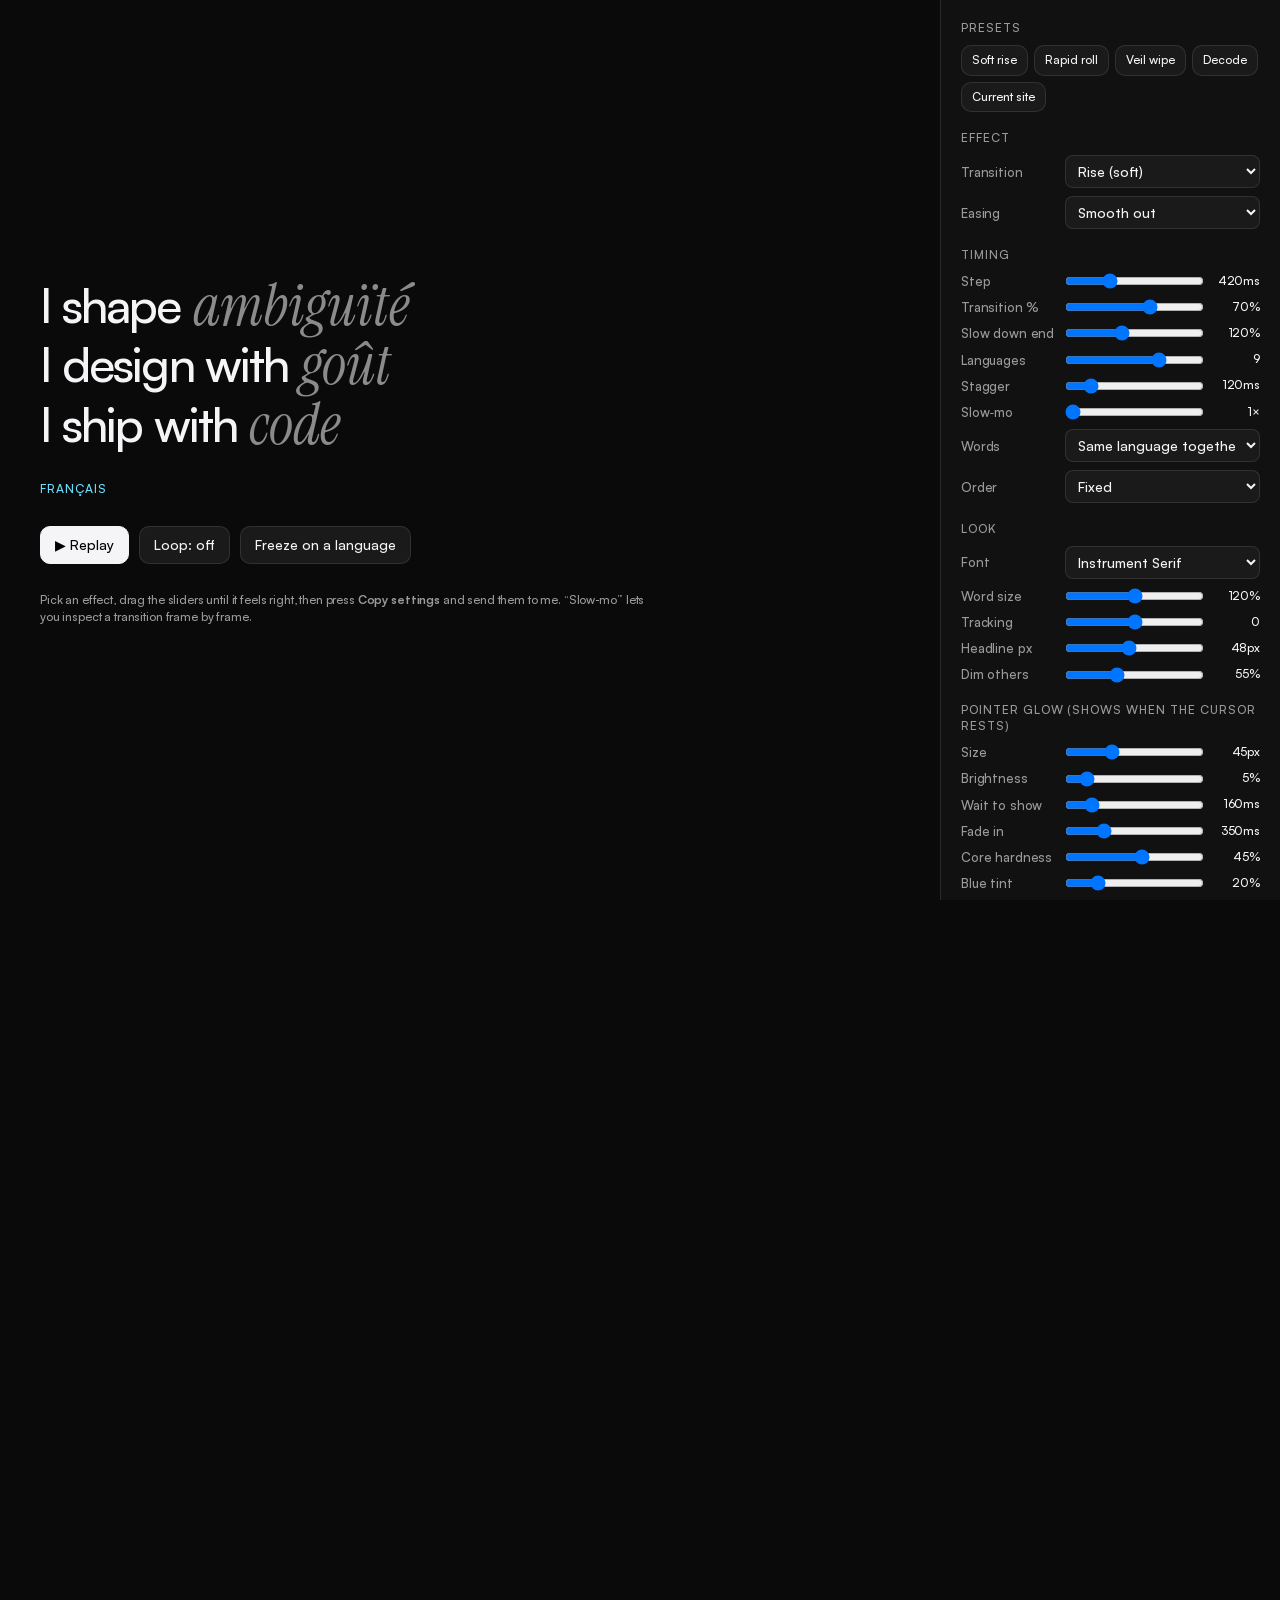
==== commit f9d2e23e: "Pointer glow: show only when the cursor rests, fade out on move; halve the brightness Co-Authored-By" ====
--- a/qq-site/lab.html
+++ b/qq-site/lab.html
@@ -65,21 +65,20 @@
   <div class="row"><label>Tracking</label><input id="ls" type="range" min="-8" max="8" step="1"><output></output></div>
   <div class="row"><label>Headline px</label><input id="fs" type="range" min="28" max="72" step="2"><output></output></div>
   <div class="row"><label>Dim others</label><input id="dimo" type="range" min="30" max="100" step="5"><output></output></div>
-  <h2>Pointer glow</h2>
-  <div class="row"><label>Size</label><input id="g_size" type="range" min="6" max="80" step="1"><output></output></div>
-  <div class="row"><label>Brightness</label><input id="g_intensity" type="range" min="1" max="80" step="1"><output></output></div>
-  <div class="row"><label>Trail length</label><input id="g_life" type="range" min="80" max="1600" step="20"><output></output></div>
-  <div class="row"><label>Tail shrink</label><input id="g_taper" type="range" min="0" max="90" step="5"><output></output></div>
+  <h2>Pointer glow (shows when the cursor rests)</h2>
+  <div class="row"><label>Size</label><input id="g_size" type="range" min="10" max="120" step="1"><output></output></div>
+  <div class="row"><label>Brightness</label><input id="g_intensity" type="range" min="0.5" max="40" step="0.5"><output></output></div>
+  <div class="row"><label>Wait to show</label><input id="g_wait" type="range" min="40" max="800" step="20"><output></output></div>
+  <div class="row"><label>Fade in</label><input id="g_fade" type="range" min="80" max="1200" step="20"><output></output></div>
   <div class="row"><label>Core hardness</label><input id="g_hard" type="range" min="0" max="80" step="5"><output></output></div>
   <div class="row"><label>Blue tint</label><input id="g_tint" type="range" min="0" max="100" step="5"><output></output></div>
-  <div class="row"><label>Trail density</label><input id="g_spacing" type="range" min="2" max="24" step="1"><output></output></div>
   <p class="note" style="margin-top:6px">Move the mouse anywhere on this page to feel it.</p>
   <h2>Settings</h2>
   <textarea id="out" readonly></textarea>
   <div class="bar" style="margin-top:8px"><button id="copy">Copy settings</button></div>
 </aside>
 <script>
-window.GLOW={size:45,intensity:1,life:520,taper:35,hard:45,tint:20,spacing:3};
+window.GLOW={size:45,intensity:5,wait:160,fade:350,hard:45,tint:20};
 </script>
 </div>
 <script>
@@ -205,38 +204,36 @@
 (function(){
   if(!matchMedia('(hover:hover) and (pointer:fine)').matches||matchMedia('(prefers-reduced-motion:reduce)').matches)return;
   var c=document.createElement('canvas');c.className='glow';c.setAttribute('aria-hidden','true');document.body.appendChild(c);
-  var x=c.getContext('2d'),W=0,H=0,dpr=1,pts=[],raf=0,lx=null,ly=null;
-  function fit(){dpr=Math.min(2,window.devicePixelRatio||1);W=innerWidth;H=innerHeight;c.width=W*dpr;c.height=H*dpr}
-  function add(px,py,now){pts.push({x:px,y:py,t:now});if(pts.length>400)pts.shift()}
+  var x=c.getContext('2d'),W=0,H=0,dpr=1,raf=0,px=-999,py=-999,vis=0,target=0,timer=0,prev=0;
+  function fit(){dpr=Math.min(2,window.devicePixelRatio||1);W=innerWidth;H=innerHeight;c.width=W*dpr;c.height=H*dpr;paint()}
+  function paint(){
+    var G=window.GLOW;x.setTransform(dpr,0,0,dpr,0,0);x.clearRect(0,0,W,H);if(vis<=.002)return;
+    var tr=Math.round(255-(255-105)*G.tint/100),tg=Math.round(255-(255-224)*G.tint/100),al=(G.intensity/100)*vis,hard=G.hard/100,r=G.size;
+    var g=x.createRadialGradient(px,py,0,px,py,r);
+    g.addColorStop(0,'rgba('+tr+','+tg+',255,'+al.toFixed(4)+')');
+    if(hard>0)g.addColorStop(hard,'rgba('+tr+','+tg+',255,'+(al*.8).toFixed(4)+')');
+    g.addColorStop(1,'rgba('+tr+','+tg+',255,0)');
+    x.fillStyle=g;x.fillRect(px-r,py-r,r*2,r*2);
+  }
+  function tick(now){
+    raf=0;var dt=Math.min(.05,(now-prev)/1000);prev=now;var G=window.GLOW;
+    /* appears gently, leaves quickly */
+    if(target>vis)vis=Math.min(target,vis+dt*1000/Math.max(60,G.fade));else vis=Math.max(target,vis-dt*1000/110);
+    paint();
+    if(vis!==target)raf=requestAnimationFrame(tick);
+  }
+  function kick(){if(!raf){prev=performance.now();raf=requestAnimationFrame(tick)}}
   function move(e){
-    var G=window.GLOW,now=performance.now();
-    if(lx!==null){
-      var dx=e.clientX-lx,dy=e.clientY-ly,d=Math.hypot(dx,dy),n=Math.floor(d/Math.max(2,G.spacing));
-      for(var i=1;i<=n;i++)add(lx+dx*i/(n+1),ly+dy*i/(n+1),now);       /* fill the gap on fast moves so the trail stays smooth */
-    }
-    add(e.clientX,e.clientY,now);lx=e.clientX;ly=e.clientY;
-    if(!raf)raf=requestAnimationFrame(draw);
-  }
-  function draw(now){
-    var G=window.GLOW;raf=0;x.setTransform(dpr,0,0,dpr,0,0);x.clearRect(0,0,W,H);
-    while(pts.length&&now-pts[0].t>G.life)pts.shift();
-    var tr=Math.round(255-(255-105)*G.tint/100),tg=Math.round(255-(255-224)*G.tint/100),tb=255,hard=G.hard/100,tp=G.taper/100;
-    for(var i=0;i<pts.length;i++){
-      var p=pts[i],k=1-(now-p.t)/G.life,r=G.size*((1-tp)+tp*k),g=x.createRadialGradient(p.x,p.y,0,p.x,p.y,r),al=(G.intensity/100)*k*k;
-      g.addColorStop(0,'rgba('+tr+','+tg+','+tb+','+al.toFixed(3)+')');
-      if(hard>0)g.addColorStop(hard,'rgba('+tr+','+tg+','+tb+','+(al*.8).toFixed(3)+')');
-      g.addColorStop(1,'rgba('+tr+','+tg+','+tb+',0)');
-      x.fillStyle=g;x.fillRect(p.x-r,p.y-r,r*2,r*2);
-    }
-    if(pts.length)raf=requestAnimationFrame(draw);
+    px=e.clientX;py=e.clientY;target=0;kick();clearTimeout(timer);
+    timer=setTimeout(function(){target=1;kick()},window.GLOW.wait);
   }
   addEventListener('pointermove',move,{passive:true});
-  addEventListener('pointerleave',function(){lx=ly=null});
-  document.addEventListener('mouseleave',function(){lx=ly=null});
+  document.addEventListener('mouseleave',function(){clearTimeout(timer);target=0;kick()});
   addEventListener('resize',fit);fit();
 })();
+
 (function(){
-  var fmt={size:"px",intensity:"%",life:"ms",taper:"%",hard:"%",tint:"%",spacing:"px"};
+  var fmt={size:"px",intensity:"%",wait:"ms",fade:"ms",hard:"%",tint:"%"};
   Object.keys(fmt).forEach(function(k){
     var el=document.getElementById("g_"+k);if(!el)return;
     function show(){el.value=window.GLOW[k];el.parentNode.querySelector("output").textContent=window.GLOW[k]+fmt[k]}
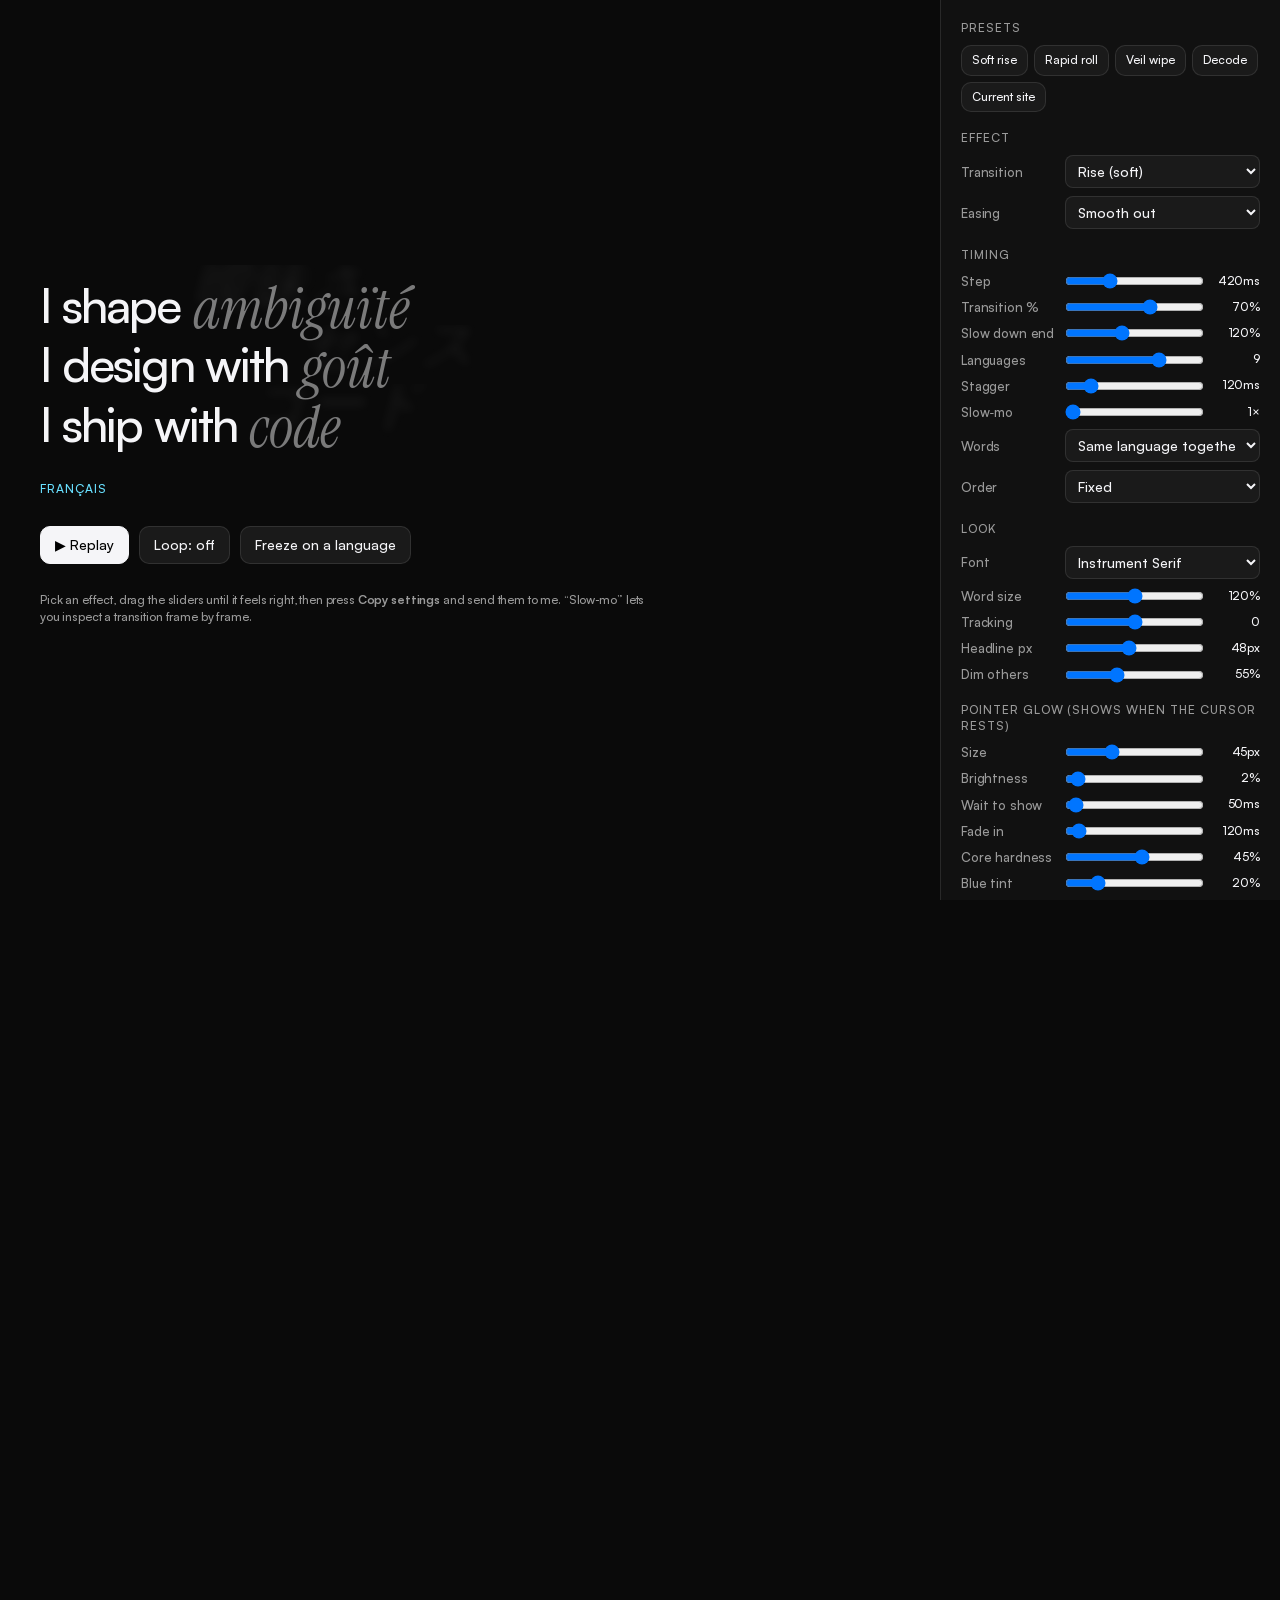
==== commit 9f3537bd: "Right side: phone and laptop instead of cube and tree; glow shows as soon as the cursor stops at 2% " ====
--- a/qq-site/lab.html
+++ b/qq-site/lab.html
@@ -68,8 +68,8 @@
   <h2>Pointer glow (shows when the cursor rests)</h2>
   <div class="row"><label>Size</label><input id="g_size" type="range" min="10" max="120" step="1"><output></output></div>
   <div class="row"><label>Brightness</label><input id="g_intensity" type="range" min="0.5" max="40" step="0.5"><output></output></div>
-  <div class="row"><label>Wait to show</label><input id="g_wait" type="range" min="40" max="800" step="20"><output></output></div>
-  <div class="row"><label>Fade in</label><input id="g_fade" type="range" min="80" max="1200" step="20"><output></output></div>
+  <div class="row"><label>Wait to show</label><input id="g_wait" type="range" min="30" max="800" step="10"><output></output></div>
+  <div class="row"><label>Fade in</label><input id="g_fade" type="range" min="60" max="1200" step="10"><output></output></div>
   <div class="row"><label>Core hardness</label><input id="g_hard" type="range" min="0" max="80" step="5"><output></output></div>
   <div class="row"><label>Blue tint</label><input id="g_tint" type="range" min="0" max="100" step="5"><output></output></div>
   <p class="note" style="margin-top:6px">Move the mouse anywhere on this page to feel it.</p>
@@ -78,7 +78,7 @@
   <div class="bar" style="margin-top:8px"><button id="copy">Copy settings</button></div>
 </aside>
 <script>
-window.GLOW={size:45,intensity:5,wait:160,fade:350,hard:45,tint:20};
+window.GLOW={size:45,intensity:2,wait:50,fade:120,hard:45,tint:20};
 </script>
 </div>
 <script>
